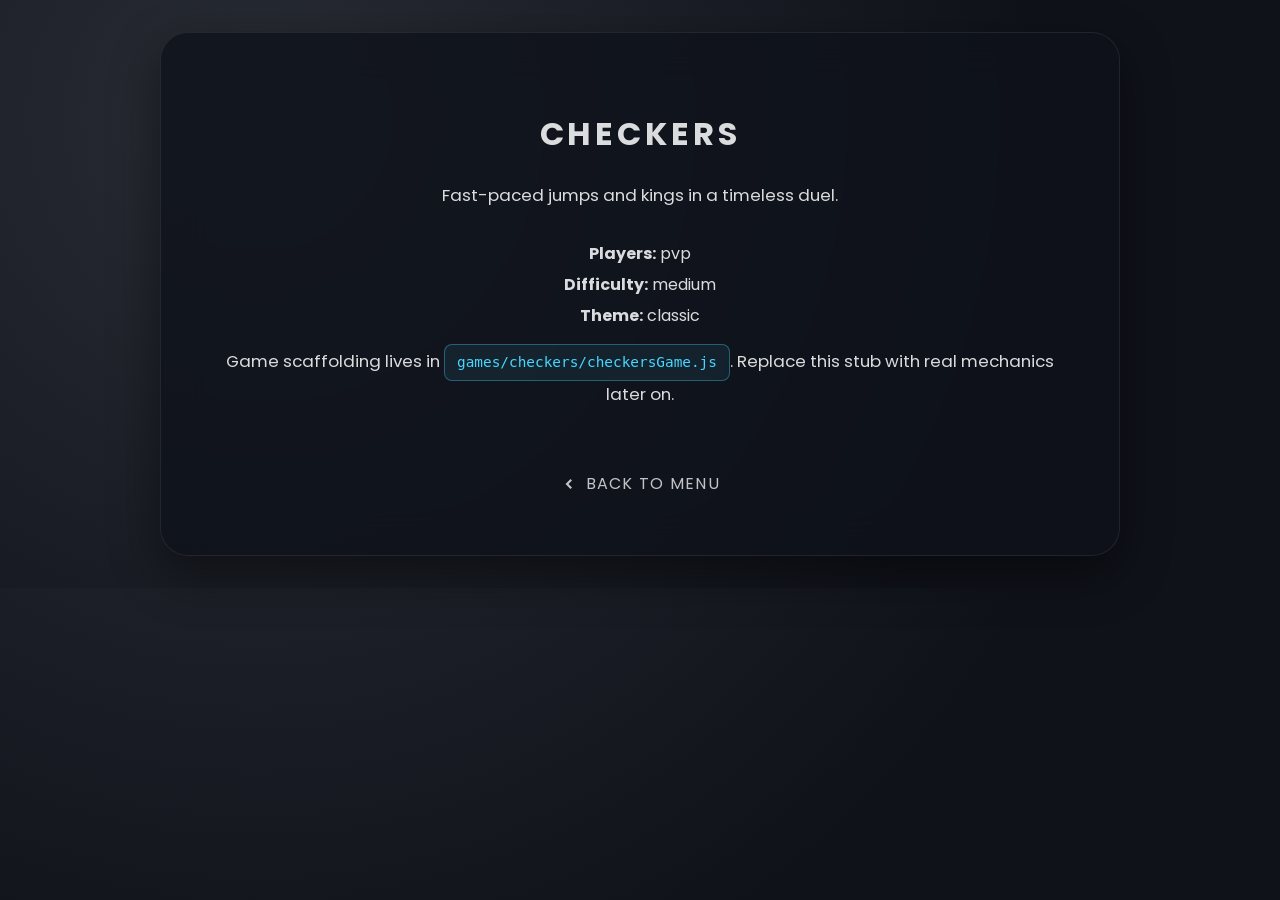
==== games/checkers/checkersGame.html @ 7378da79 "Initial commit: Game hub structure, menus, and placeholders" ====
<!DOCTYPE html>
<html lang="en">
  <head>
    <meta charset="UTF-8" />
    <meta name="viewport" content="width=device-width, initial-scale=1.0" />
    <title>Checkers Placeholder</title>
    <link rel="preconnect" href="https://fonts.googleapis.com" />
    <link rel="preconnect" href="https://fonts.gstatic.com" crossorigin />
    <link
      href="https://fonts.googleapis.com/css2?family=Poppins:wght@400;500;600&display=swap"
      rel="stylesheet"
    />
    <link rel="stylesheet" href="../../styles/gamePlaceholder.css" />
    <script type="module" src="./checkersGame.js" defer></script>
  </head>
  <body>
    <div class="placeholder-panel" data-placeholder-panel>
      <h1 data-placeholder-title>Checkers</h1>
      <p data-placeholder-description>
        This area will evolve into a full-featured checkers experience. Review your configuration
        and plug in gameplay when ready.
      </p>
      <div data-placeholder-config></div>
      <p>
        Game scaffolding lives in <code>games/checkers/checkersGame.js</code>. Replace this stub
        with real mechanics later on.
      </p>
      <a class="back-link" data-placeholder-return href="./checkersMenu.html">
        <svg viewBox="0 0 16 16" aria-hidden="true" focusable="false">
          <path d="M10.5 3l-5 5 5 5 1.5-1.5L8.5 8l3.5-3.5L10.5 3z" />
        </svg>
        Back to menu
      </a>
    </div>
  </body>
</html>
---- styles/gamePlaceholder.css ----
:root {
  font-size: 16px;
  --bg: radial-gradient(circle at 20% 20%, #282c34, #10121a 70%);
  --panel: rgba(14, 18, 27, 0.8);
  --panel-border: rgba(255, 255, 255, 0.08);
  --text: rgba(255, 255, 255, 0.85);
  --accent: #48d6ff;
}

*,
*::before,
*::after {
  box-sizing: border-box;
}

html,
body {
  margin: 0;
  min-height: 100%;
  font-family: 'Poppins', 'Segoe UI', Tahoma, sans-serif;
  background: var(--bg);
  color: var(--text);
}

body {
  display: grid;
  place-items: center;
  padding: 2rem;
}

.placeholder-panel {
  width: min(960px, 90vw);
  padding: clamp(2rem, 5vw, 3.5rem);
  border-radius: 28px;
  background: var(--panel);
  border: 1px solid var(--panel-border);
  text-align: center;
  backdrop-filter: blur(22px);
  box-shadow: 0 18px 50px rgba(0, 0, 0, 0.45);
}

.placeholder-panel h1 {
  margin-bottom: 1.5rem;
  text-transform: uppercase;
  letter-spacing: 0.12em;
}

.placeholder-panel p {
  margin-bottom: 2rem;
  font-size: 1.05rem;
  line-height: 1.6;
}

.placeholder-panel code {
  display: inline-block;
  padding: 0.35rem 0.75rem;
  border-radius: 8px;
  background: rgba(72, 214, 255, 0.08);
  border: 1px solid rgba(72, 214, 255, 0.35);
  color: var(--accent);
  font-size: 0.9rem;
}

.back-link {
  display: inline-flex;
  align-items: center;
  gap: 0.6rem;
  margin-top: 2rem;
  color: rgba(255, 255, 255, 0.75);
  text-decoration: none;
  letter-spacing: 0.08em;
  text-transform: uppercase;
}

.back-link svg {
  width: 16px;
  height: 16px;
  fill: currentColor;
}

.back-link:hover {
  color: var(--accent);
}
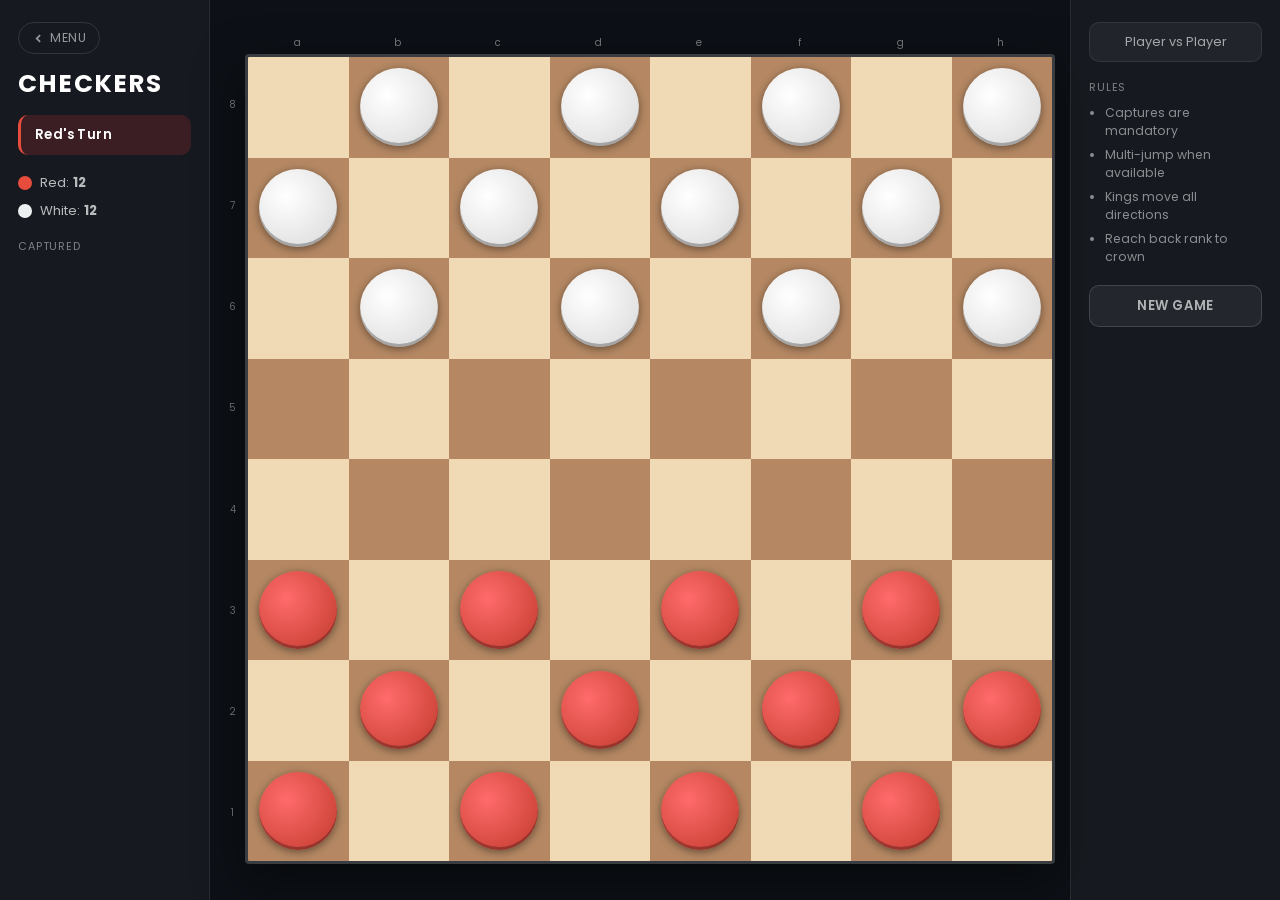
==== commit 54611a68: "Complete all four playable games with consistent layout - Chess: full engine with castling, en passa" ====
--- a/games/checkers/checkersGame.html
+++ b/games/checkers/checkersGame.html
@@ -3,34 +3,102 @@
   <head>
     <meta charset="UTF-8" />
     <meta name="viewport" content="width=device-width, initial-scale=1.0" />
-    <title>Checkers Placeholder</title>
+    <title>Checkers — BoardVerse</title>
     <link rel="preconnect" href="https://fonts.googleapis.com" />
     <link rel="preconnect" href="https://fonts.gstatic.com" crossorigin />
     <link
-      href="https://fonts.googleapis.com/css2?family=Poppins:wght@400;500;600&display=swap"
+      href="https://fonts.googleapis.com/css2?family=Poppins:wght@400;500;600;700&display=swap"
       rel="stylesheet"
     />
-    <link rel="stylesheet" href="../../styles/gamePlaceholder.css" />
-    <script type="module" src="./checkersGame.js" defer></script>
+    <link rel="stylesheet" href="checkersGame.css" />
   </head>
   <body>
-    <div class="placeholder-panel" data-placeholder-panel>
-      <h1 data-placeholder-title>Checkers</h1>
-      <p data-placeholder-description>
-        This area will evolve into a full-featured checkers experience. Review your configuration
-        and plug in gameplay when ready.
-      </p>
-      <div data-placeholder-config></div>
-      <p>
-        Game scaffolding lives in <code>games/checkers/checkersGame.js</code>. Replace this stub
-        with real mechanics later on.
-      </p>
-      <a class="back-link" data-placeholder-return href="./checkersMenu.html">
-        <svg viewBox="0 0 16 16" aria-hidden="true" focusable="false">
-          <path d="M10.5 3l-5 5 5 5 1.5-1.5L8.5 8l3.5-3.5L10.5 3z" />
-        </svg>
-        Back to menu
-      </a>
+
+    <!-- ── Three-column layout ───────────────────────────────────────────── -->
+    <div class="game-wrapper">
+
+      <!-- ── Left sidebar ─────────────────────────────────────────────────── -->
+      <aside class="sidebar sidebar-left">
+        <a href="checkersMenu.html" class="back-btn">
+          <svg viewBox="0 0 16 16" aria-hidden="true" focusable="false">
+            <path d="M10.5 3l-5 5 5 5 1.5-1.5L8.5 8l3.5-3.5L10.5 3z" />
+          </svg>
+          Menu
+        </a>
+
+        <div class="game-title">Checkers</div>
+
+        <div class="player-turn red-turn" id="playerTurn">Red's Turn</div>
+
+        <div class="piece-counts">
+          <div class="count-row">
+            <div class="count-dot red-dot"></div>
+            <span>Red: <strong id="redCount">12</strong></span>
+          </div>
+          <div class="count-row">
+            <div class="count-dot white-dot"></div>
+            <span>White: <strong id="whiteCount">12</strong></span>
+          </div>
+        </div>
+
+        <div class="captures-section">
+          <div class="captures-label">Captured</div>
+          <div class="captures-display" id="capturesDisplay"></div>
+        </div>
+      </aside>
+
+      <!-- ── Board center ──────────────────────────────────────────────────── -->
+      <main class="board-area">
+        <div class="board-container">
+          <!-- Column labels (a–h) -->
+          <div class="coord-labels col-labels">
+            <span>a</span><span>b</span><span>c</span>
+            <span>d</span><span>e</span><span>f</span>
+            <span>g</span><span>h</span>
+          </div>
+          <div class="board-with-rows">
+            <!-- Row labels (8–1) -->
+            <div class="coord-labels row-labels">
+              <span>8</span><span>7</span><span>6</span>
+              <span>5</span><span>4</span><span>3</span>
+              <span>2</span><span>1</span>
+            </div>
+            <div class="checkers-board" id="checkersBoard"></div>
+          </div>
+        </div>
+      </main>
+
+      <!-- ── Right sidebar ─────────────────────────────────────────────────── -->
+      <aside class="sidebar sidebar-right">
+        <div class="mode-info" id="modeInfo"></div>
+
+        <div class="rules-panel">
+          <div class="rules-label">Rules</div>
+          <ul class="rules-list">
+            <li>Captures are mandatory</li>
+            <li>Multi-jump when available</li>
+            <li>Kings move all directions</li>
+            <li>Reach back rank to crown</li>
+          </ul>
+        </div>
+
+        <button class="btn btn-secondary" id="newGameBtn">New Game</button>
+      </aside>
     </div>
+
+    <!-- ── Game-over overlay ─────────────────────────────────────────────── -->
+    <div class="overlay" id="gameOverOverlay" style="display:none">
+      <div class="result-dialog">
+        <div class="result-emoji" id="resultEmoji">🏆</div>
+        <div class="result-title" id="resultTitle"></div>
+        <div class="result-subtitle" id="resultSubtitle"></div>
+        <div class="result-buttons">
+          <button class="btn btn-primary" id="playAgainBtn">Play Again</button>
+          <button class="btn btn-secondary" id="menuBtn">Menu</button>
+        </div>
+      </div>
+    </div>
+
+    <script src="checkersGame.js"></script>
   </body>
 </html>
--- a/games/checkers/checkersGame.css
+++ b/games/checkers/checkersGame.css
@@ -0,0 +1,588 @@
+/* ──────────────────────────────────────────────────────────────────────────
+   Checkers — game screen styles
+   BoardVerse dark / glassmorphic design language
+   ────────────────────────────────────────────────────────────────────────── */
+
+/* ── Base reset & variables ─────────────────────────────────────────────── */
+*, *::before, *::after { box-sizing: border-box; }
+
+:root {
+  --bg:             #0d1117;
+  --sidebar-bg:     rgba(255, 255, 255, 0.04);
+  --sidebar-border: rgba(255, 255, 255, 0.08);
+  --text:           rgba(255, 255, 255, 0.88);
+  --text-muted:     rgba(255, 255, 255, 0.45);
+
+  /* Classic board colours */
+  --sq-light:       #f0d9b5;
+  --sq-dark:        #b58863;
+
+  /* Highlight colours */
+  --sel-ring:       #ffe066;
+  --move-dot:       rgba(0, 200, 80, 0.45);
+  --capture-hl:     rgba(255, 70, 70, 0.32);
+
+  /* Piece colours */
+  --piece-red-hi:   #ff6b6b;
+  --piece-red-lo:   #c0392b;
+  --piece-white-hi: #ffffff;
+  --piece-white-lo: #d8d8d8;
+
+  --transition: 150ms ease;
+}
+
+html, body {
+  margin: 0;
+  height: 100%;
+  font-family: 'Poppins', 'Segoe UI', Tahoma, sans-serif;
+  background: var(--bg);
+  color: var(--text);
+  overflow: hidden;
+}
+
+/* ── Three-column wrapper ───────────────────────────────────────────────── */
+.game-wrapper {
+  display: flex;
+  flex-direction: row;
+  width: 100%;
+  height: 100vh;
+  align-items: stretch;
+}
+
+/* ── Sidebars ───────────────────────────────────────────────────────────── */
+.sidebar {
+  width: 210px;
+  min-width: 185px;
+  flex-shrink: 0;
+  background: var(--sidebar-bg);
+  padding: 22px 18px;
+  display: flex;
+  flex-direction: column;
+  gap: 18px;
+  overflow-y: auto;
+}
+
+.sidebar-left  { border-right: 1px solid var(--sidebar-border); }
+.sidebar-right { border-left:  1px solid var(--sidebar-border); }
+
+/* ── Back button ────────────────────────────────────────────────────────── */
+.back-btn {
+  display: inline-flex;
+  align-items: center;
+  gap: 6px;
+  color: rgba(255, 255, 255, 0.55);
+  text-decoration: none;
+  font-size: 0.78rem;
+  letter-spacing: 0.06em;
+  text-transform: uppercase;
+  padding: 6px 12px;
+  border: 1px solid rgba(255, 255, 255, 0.12);
+  border-radius: 999px;
+  transition: color var(--transition), border-color var(--transition);
+  align-self: flex-start;
+}
+.back-btn svg { width: 13px; height: 13px; fill: currentColor; }
+.back-btn:hover { color: #ffffff; border-color: rgba(255, 255, 255, 0.35); }
+
+/* ── Game title ─────────────────────────────────────────────────────────── */
+.game-title {
+  font-size: 1.55rem;
+  font-weight: 700;
+  letter-spacing: 0.05em;
+  text-transform: uppercase;
+  color: #ffffff;
+  line-height: 1;
+}
+
+/* ── Turn indicator ─────────────────────────────────────────────────────── */
+.player-turn {
+  padding: 10px 14px;
+  border-radius: 10px;
+  font-weight: 600;
+  font-size: 0.82rem;
+  letter-spacing: 0.03em;
+  color: #ffffff;
+  border-left: 3px solid transparent;
+  transition: background var(--transition), border-color var(--transition);
+}
+
+.player-turn.red-turn {
+  background: rgba(220, 50, 50, 0.18);
+  border-left-color: #e74c3c;
+}
+
+.player-turn.white-turn {
+  background: rgba(220, 220, 220, 0.12);
+  border-left-color: #bdc3c7;
+}
+
+/* ── Piece counts ───────────────────────────────────────────────────────── */
+.piece-counts {
+  display: flex;
+  flex-direction: column;
+  gap: 8px;
+}
+
+.count-row {
+  display: flex;
+  align-items: center;
+  gap: 8px;
+  font-size: 0.82rem;
+  color: rgba(255, 255, 255, 0.7);
+}
+
+.count-dot {
+  width: 14px;
+  height: 14px;
+  border-radius: 50%;
+  flex-shrink: 0;
+}
+
+.red-dot   { background: #e74c3c; }
+.white-dot { background: #ecf0f1; border: 1px solid rgba(255, 255, 255, 0.3); }
+
+/* ── Captured pieces display ────────────────────────────────────────────── */
+.captures-section {
+  display: flex;
+  flex-direction: column;
+  gap: 8px;
+}
+
+.captures-label {
+  font-size: 0.68rem;
+  color: var(--text-muted);
+  text-transform: uppercase;
+  letter-spacing: 0.08em;
+}
+
+.captures-display {
+  display: flex;
+  flex-wrap: wrap;
+  gap: 5px;
+  min-height: 28px;
+}
+
+.cap-piece {
+  width: 18px;
+  height: 18px;
+  border-radius: 50%;
+  flex-shrink: 0;
+}
+
+.cap-red   { background: radial-gradient(circle at 35% 35%, #ff6b6b, #c0392b); }
+.cap-white { background: radial-gradient(circle at 35% 35%, #ffffff, #d0d0d0); border: 1px solid rgba(0,0,0,0.15); }
+
+/* ── Mode info (right sidebar) ──────────────────────────────────────────── */
+.mode-info {
+  padding: 10px 14px;
+  background: rgba(255, 255, 255, 0.05);
+  border-radius: 10px;
+  font-size: 0.8rem;
+  color: rgba(255, 255, 255, 0.6);
+  text-align: center;
+  border: 1px solid var(--sidebar-border);
+}
+
+/* ── Rules panel ────────────────────────────────────────────────────────── */
+.rules-panel {
+  display: flex;
+  flex-direction: column;
+  gap: 8px;
+}
+
+.rules-label {
+  font-size: 0.68rem;
+  color: var(--text-muted);
+  text-transform: uppercase;
+  letter-spacing: 0.08em;
+}
+
+.rules-list {
+  margin: 0;
+  padding: 0 0 0 16px;
+  display: flex;
+  flex-direction: column;
+  gap: 5px;
+  font-size: 0.77rem;
+  color: rgba(255, 255, 255, 0.5);
+  line-height: 1.5;
+}
+
+/* ── Buttons ────────────────────────────────────────────────────────────── */
+.btn {
+  padding: 10px 18px;
+  border-radius: 10px;
+  border: none;
+  cursor: pointer;
+  font-family: inherit;
+  font-weight: 600;
+  font-size: 0.82rem;
+  letter-spacing: 0.05em;
+  text-transform: uppercase;
+  transition: transform var(--transition), box-shadow var(--transition);
+}
+
+.btn-primary {
+  background: linear-gradient(120deg, #e74c3c, #c0392b);
+  color: #ffffff;
+  box-shadow: 0 8px 20px rgba(231, 76, 60, 0.35);
+}
+.btn-primary:hover {
+  transform: translateY(-2px);
+  box-shadow: 0 12px 28px rgba(231, 76, 60, 0.5);
+}
+
+.btn-secondary {
+  background: rgba(255, 255, 255, 0.06);
+  color: rgba(255, 255, 255, 0.65);
+  border: 1px solid rgba(255, 255, 255, 0.14);
+}
+.btn-secondary:hover {
+  background: rgba(255, 255, 255, 0.11);
+  color: #ffffff;
+}
+
+/* ── Board area (center column) ─────────────────────────────────────────── */
+.board-area {
+  flex: 1;
+  display: flex;
+  justify-content: center;
+  align-items: center;
+  min-width: 0;
+  padding: 12px;
+}
+
+.board-container {
+  display: flex;
+  flex-direction: column;
+  align-items: flex-start;
+  gap: 4px;
+}
+
+/* ── Coordinate labels ──────────────────────────────────────────────────── */
+.coord-labels {
+  display: flex;
+  font-size: 0.62rem;
+  color: var(--text-muted);
+  letter-spacing: 0.04em;
+  user-select: none;
+}
+
+.col-labels {
+  flex-direction: row;
+  padding-left: 22px; /* offset for row labels */
+  gap: 0;
+}
+
+.col-labels span {
+  flex: 1;
+  text-align: center;
+  width: calc(var(--sq-size, 64px));
+}
+
+.board-with-rows {
+  display: flex;
+  flex-direction: row;
+  gap: 4px;
+}
+
+.row-labels {
+  flex-direction: column;
+  justify-content: space-around;
+  width: 16px;
+  align-items: center;
+}
+
+/* ── Checkers board grid ────────────────────────────────────────────────── */
+.checkers-board {
+  display: grid;
+  grid-template-columns: repeat(8, 1fr);
+  grid-template-rows: repeat(8, 1fr);
+  width: min(90vh, calc(100vw - 470px), 840px);
+  aspect-ratio: 1;
+  border: 3px solid rgba(255, 255, 255, 0.18);
+  border-radius: 4px;
+  overflow: hidden;
+  box-shadow: 0 16px 48px rgba(0, 0, 0, 0.55);
+}
+
+/* ── Squares ────────────────────────────────────────────────────────────── */
+.square {
+  position: relative;
+  display: flex;
+  align-items: center;
+  justify-content: center;
+  cursor: default;
+  transition: filter var(--transition);
+}
+
+.square.light-sq { background: var(--sq-light); }
+.square.dark-sq  { background: var(--sq-dark); }
+
+/* Selection highlight on a square (when piece is selected) */
+.square.selected {
+  outline: 3px solid var(--sel-ring);
+  outline-offset: -3px;
+}
+
+/* Green dot — valid move destination */
+.square.valid-move::after {
+  content: '';
+  position: absolute;
+  inset: 50% 50%;
+  transform: translate(-50%, -50%);
+  width: 30%;
+  aspect-ratio: 1;
+  border-radius: 50%;
+  background: var(--move-dot);
+  pointer-events: none;
+  z-index: 2;
+}
+
+/* Red tint — square hosts a piece that must capture */
+.square.must-capture::after {
+  content: '';
+  position: absolute;
+  inset: 0;
+  background: var(--capture-hl);
+  pointer-events: none;
+  z-index: 1;
+}
+
+/* Hover brightness on dark (playable) squares */
+.square.dark-sq.clickable:hover { filter: brightness(1.12); }
+
+/* ── Pieces ─────────────────────────────────────────────────────────────── */
+.piece {
+  width: 78%;
+  aspect-ratio: 1;
+  border-radius: 50%;
+  position: relative;
+  cursor: pointer;
+  transition: transform var(--transition), box-shadow var(--transition);
+  z-index: 3;
+
+  box-shadow:
+    inset 0 -3px 0 rgba(0, 0, 0, 0.28),
+    0 2px 8px rgba(0, 0, 0, 0.45);
+}
+
+.piece.red {
+  background: radial-gradient(circle at 35% 35%, var(--piece-red-hi), var(--piece-red-lo));
+}
+
+.piece.white-p {
+  background: radial-gradient(circle at 35% 35%, var(--piece-white-hi), var(--piece-white-lo));
+}
+
+/* King crown symbol */
+.piece.king::after {
+  content: '♛';
+  position: absolute;
+  top: 50%;
+  left: 50%;
+  transform: translate(-50%, -50%);
+  font-size: 54%;
+  color: rgba(0, 0, 0, 0.45);
+  pointer-events: none;
+  line-height: 1;
+}
+
+.piece.white-p.king::after {
+  color: rgba(60, 40, 0, 0.55);
+  text-shadow: 0 1px 2px rgba(255, 255, 255, 0.5);
+}
+
+/* Hover scale */
+.piece:hover { transform: scale(1.07); }
+
+/* Selected piece highlight ring */
+.piece.selected-piece {
+  transform: scale(1.1);
+  box-shadow:
+    0 0 0 3px var(--sel-ring),
+    0 4px 16px rgba(255, 224, 102, 0.4),
+    inset 0 -3px 0 rgba(0, 0, 0, 0.28);
+}
+
+/* ── Game-over overlay ──────────────────────────────────────────────────── */
+.overlay {
+  position: fixed;
+  inset: 0;
+  background: rgba(0, 0, 0, 0.72);
+  backdrop-filter: blur(8px);
+  display: flex;
+  align-items: center;
+  justify-content: center;
+  z-index: 100;
+}
+
+.result-dialog {
+  background: rgba(14, 18, 28, 0.96);
+  border: 1px solid rgba(255, 255, 255, 0.14);
+  border-radius: 22px;
+  padding: 2.8rem 3.2rem;
+  text-align: center;
+  box-shadow:
+    0 28px 70px rgba(0, 0, 0, 0.65),
+    inset 0 0 0 1px rgba(255, 255, 255, 0.04);
+  display: flex;
+  flex-direction: column;
+  gap: 12px;
+  min-width: 280px;
+}
+
+.result-emoji {
+  font-size: 3.2rem;
+  line-height: 1;
+}
+
+.result-title {
+  font-size: 1.6rem;
+  font-weight: 700;
+  color: #ffffff;
+}
+
+.result-subtitle {
+  font-size: 0.88rem;
+  color: rgba(255, 255, 255, 0.5);
+  margin-bottom: 6px;
+}
+
+.result-buttons {
+  display: flex;
+  gap: 12px;
+  justify-content: center;
+  margin-top: 4px;
+}
+
+/* ════════════════════════════════════════════════════════════════════════════
+   THEME: NEON
+   ════════════════════════════════════════════════════════════════════════════ */
+body.theme-neon {
+  --bg:            #050810;
+  --sq-light:      #0d1020;
+  --sq-dark:       #1a2035;
+  --sel-ring:      #00f5ff;
+  --move-dot:      rgba(0, 245, 255, 0.35);
+  --capture-hl:    rgba(255, 60, 130, 0.28);
+  --piece-red-hi:  #ff4488;
+  --piece-red-lo:  #cc0044;
+  --piece-white-hi:#00f5ff;
+  --piece-white-lo:#0088cc;
+}
+
+body.theme-neon .checkers-board {
+  border-color: rgba(0, 245, 255, 0.2);
+  box-shadow:
+    0 0 40px rgba(0, 245, 255, 0.08),
+    0 16px 48px rgba(0, 0, 0, 0.7);
+}
+
+body.theme-neon .piece.red {
+  box-shadow:
+    0 0 14px rgba(255, 68, 136, 0.55),
+    inset 0 -3px 0 rgba(0, 0, 0, 0.3);
+}
+
+body.theme-neon .piece.white-p {
+  box-shadow:
+    0 0 14px rgba(0, 245, 255, 0.55),
+    inset 0 -3px 0 rgba(0, 0, 0, 0.3);
+}
+
+body.theme-neon .piece.selected-piece {
+  box-shadow:
+    0 0 0 3px #00f5ff,
+    0 0 20px rgba(0, 245, 255, 0.5),
+    inset 0 -3px 0 rgba(0, 0, 0, 0.3);
+}
+
+body.theme-neon .player-turn.red-turn   { border-left-color: #ff4488; background: rgba(255, 68, 136, 0.15); }
+body.theme-neon .player-turn.white-turn { border-left-color: #00f5ff; background: rgba(0, 245, 255, 0.12); }
+body.theme-neon .red-dot   { background: #ff4488; }
+body.theme-neon .white-dot { background: #00f5ff; border-color: rgba(0, 245, 255, 0.4); }
+body.theme-neon .cap-red   { background: radial-gradient(circle at 35% 35%, #ff4488, #cc0044); }
+body.theme-neon .cap-white { background: radial-gradient(circle at 35% 35%, #00f5ff, #0088cc); border: none; }
+
+body.theme-neon .btn-primary {
+  background: linear-gradient(120deg, #ff4488, #cc0044);
+  box-shadow: 0 8px 20px rgba(255, 68, 136, 0.4);
+}
+body.theme-neon .btn-primary:hover {
+  box-shadow: 0 12px 28px rgba(255, 68, 136, 0.6);
+}
+
+/* ════════════════════════════════════════════════════════════════════════════
+   THEME: RETRO
+   ════════════════════════════════════════════════════════════════════════════ */
+body.theme-retro {
+  --bg:            #2c1a0e;
+  --sidebar-bg:    rgba(255, 200, 100, 0.04);
+  --sidebar-border:rgba(200, 150, 60, 0.14);
+  --sq-light:      #e8c99a;
+  --sq-dark:       #6b3c1c;
+  --sel-ring:      #f0c060;
+  --move-dot:      rgba(200, 160, 50, 0.5);
+  --capture-hl:    rgba(200, 60, 30, 0.3);
+  --piece-red-hi:  #ff8c42;
+  --piece-red-lo:  #c65102;
+  --piece-white-hi:#f5e6c8;
+  --piece-white-lo:#c9a96e;
+}
+
+body.theme-retro .checkers-board {
+  border-color: rgba(200, 150, 60, 0.35);
+  box-shadow:
+    0 0 30px rgba(180, 100, 20, 0.15),
+    0 16px 48px rgba(0, 0, 0, 0.55);
+}
+
+body.theme-retro .player-turn.red-turn   { border-left-color: #c65102; background: rgba(198, 81, 2, 0.18); }
+body.theme-retro .player-turn.white-turn { border-left-color: #c8964a; background: rgba(200, 150, 74, 0.14); }
+body.theme-retro .red-dot   { background: #c65102; }
+body.theme-retro .white-dot { background: #e8c99a; border-color: rgba(200, 150, 60, 0.5); }
+body.theme-retro .cap-red   { background: radial-gradient(circle at 35% 35%, #ff8c42, #c65102); }
+body.theme-retro .cap-white { background: radial-gradient(circle at 35% 35%, #f5e6c8, #c9a96e); border: 1px solid rgba(0,0,0,0.15); }
+body.theme-retro .game-title { color: #f5deb3; }
+
+body.theme-retro .btn-primary {
+  background: linear-gradient(120deg, #c65102, #8b3600);
+  box-shadow: 0 8px 20px rgba(198, 81, 2, 0.4);
+}
+body.theme-retro .btn-primary:hover {
+  box-shadow: 0 12px 28px rgba(198, 81, 2, 0.55);
+}
+
+/* ── Responsive ─────────────────────────────────────────────────────────── */
+@media (max-width: 860px) {
+  .sidebar { width: 170px; min-width: 145px; padding: 16px 12px; gap: 12px; }
+  .game-title { font-size: 1.25rem; }
+  .checkers-board { width: min(90vh, calc(100vw - 380px), 760px); }
+}
+
+@media (max-width: 640px) {
+  html, body { overflow: auto; }
+
+  .game-wrapper {
+    flex-direction: column;
+    height: auto;
+    min-height: 100vh;
+  }
+
+  .sidebar {
+    width: 100%;
+    min-width: unset;
+    flex-direction: row;
+    flex-wrap: wrap;
+    gap: 10px;
+    padding: 12px 16px;
+  }
+
+  .sidebar-left  { border-right: none; border-bottom: 1px solid var(--sidebar-border); }
+  .sidebar-right { border-left:  none; border-top:    1px solid var(--sidebar-border); }
+
+  .board-area { padding: 16px 8px; }
+
+  .checkers-board { width: min(94vw, 88vh, 600px); }
+}
